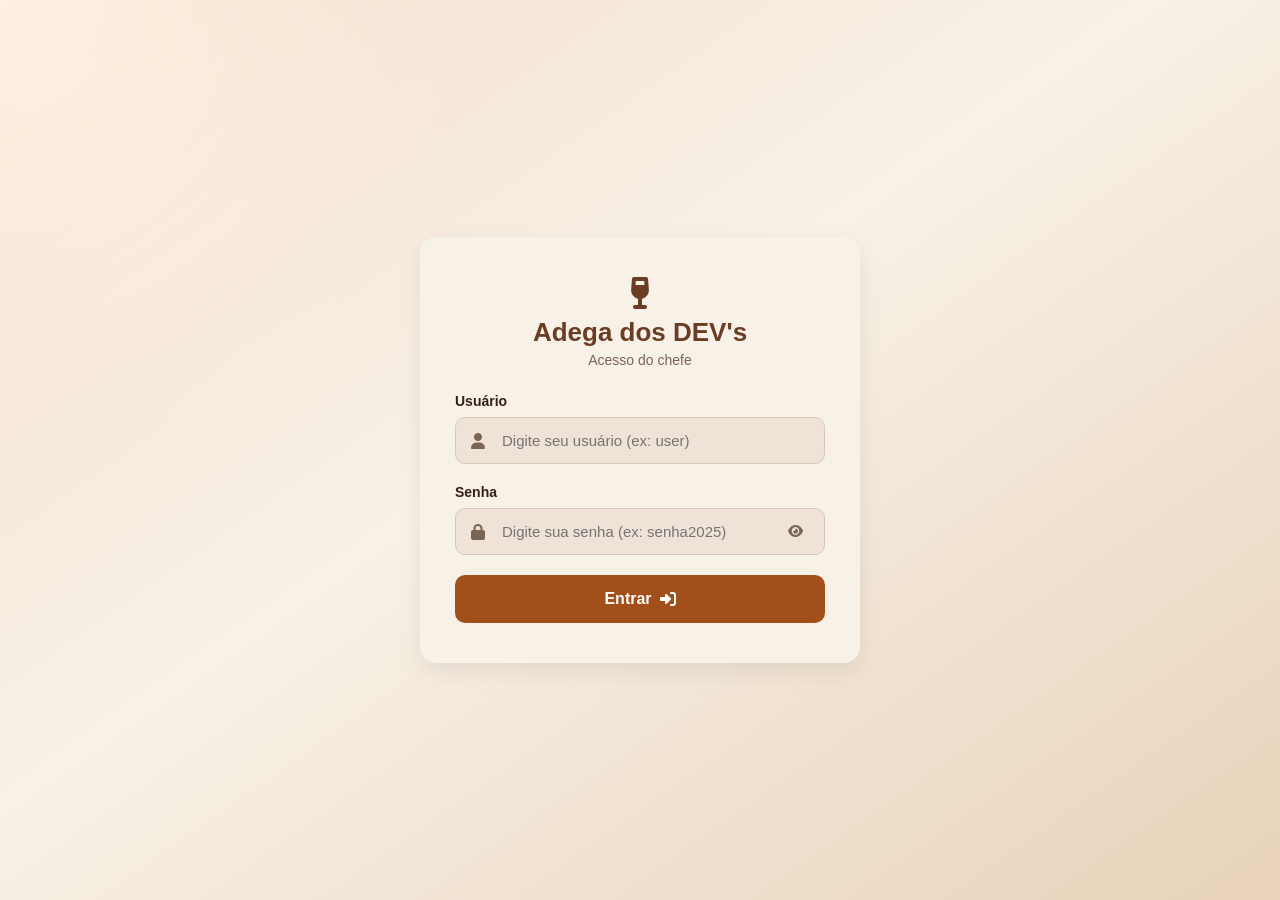
==== index.html @ f40cbca5 "CP3 -- CRUD" ====
<!DOCTYPE html>
<html lang="pt-BR">
<head>
    <meta charset="UTF-8">
    <meta name="viewport" content="width=device-width, initial-scale=1.0">
    <title>Adega dos DEV's -- CP3</title>
    
    <link rel="stylesheet" href="https://cdnjs.cloudflare.com/ajax/libs/font-awesome/6.4.2/css/all.min.css">
    
    <link rel="stylesheet" href="./style.css">
</head>
<body>
    
    <main id="view-login" class="login-card">
        <header class="login-header">
            <i class="fa-solid fa-wine-glass wine-icon"></i>
            <h2>Adega dos DEV's</h2>
            <p class="subtitle">Acesso do chefe</p>
        </header>

        <form id="form-login">
            <div class="input-container">
                <label for="user">Usuário</label>
                <div class="input-wrapper">
                    <i class="fa-solid fa-user field-icon"></i>
                    <input type="text" id="user" placeholder="Digite seu usuário (ex: user)">
                </div>
            </div>

            <div class="input-container">
                <label for="pass">Senha</label>
                <div class="input-wrapper">
                    <i class="fa-solid fa-lock field-icon"></i>
                    <input type="password" id="pass" placeholder="Digite sua senha (ex: senha2025)">
                    <button type="button" class="btn-toggle-password" title="Alternar visibilidade da senha">
                        <span id="eye-icon"><i class="fa-solid fa-eye"></i></span>
                    </button>
                </div>
            </div>

            <button type="submit" class="btn-login">
                Entrar <i class="fa-solid fa-right-to-bracket login-arrow"></i>
            </button>
            
            <p id="login-error" class="error hidden">Usuário ou senha inválidos.</p>
        </form>
    </main>

    <main id="view-app" class="app-container hidden">
        <header class="app-header">
            <h1>Minha Adega</h1>
            <button id="btn-logout" class="btn-outline">
                <i class="fa-solid fa-arrow-right-from-bracket"></i> Sair
            </button>
        </header>

        <section class="controls card">
            <h2>Gerenciar Bebidas</h2>
            <div class="input-wrapper">
                <input type="text" id="drink-input" placeholder="Nome da bebida (Ex: Gin Beefeater Pink)">
            </div>
            
            <p id="crud-error" class="error hidden">O campo da bebida não pode ficar vazio!</p>
            <p id="crud-success" class="success hidden">Bebida cadastrada com sucesso!</p>
            
            <div class="button-group">
                <button id="btn-add-start" class="btn-outline">Adicionar no Início</button>
                <button id="btn-add-end" class="btn-primary">Adicionar no Final</button>
            </div>
        </section>

        <section class="list-container card">
            <h2>Bebidas Cadastradas</h2>
            <ul id="beverage-list">
                </ul>
        </section>
    </main>

    <script src="./script.js"></script>
</body>
</html>
---- style.css ----
:root {
    --primary: #6A3D24;       
    --secondary: #A34F1B;     
    --bg-page: #F3E8D6;       
    --bg-card: #F8F1E7;       
    --bg-input: #EFE2D6;      
    --text-dark: #342115;     
    --text-muted: #7A6452;    
    --border: #D9C8B7;
    --success-color: #20847A;
}

* {
    margin: 0;
    padding: 0;
    box-sizing: border-box;
    font-family: 'Hanken Grotesk', sans-serif;
}

body {
    background: radial-gradient(circle at top left, rgba(255, 241, 227, 0.9), transparent 30%),
                linear-gradient(145deg, #f4e0ce 0%, #f8f1e7 45%, #e8d2b9 100%);
    color: var(--text-dark);
    min-height: 100vh;
    display: flex;
    justify-content: center;
    align-items: center;
    padding: 20px;
}

.hidden { 
    display: none !important; 
}

.fade-in-card {
    animation: appearCard 0.42s ease both;
}

@keyframes appearCard {
    from {
        opacity: 0;
        transform: translateY(14px);
    }
    to {
        opacity: 1;
        transform: translateY(0);
    }
}

/* Card de Login */
.login-card {
    background-color: var(--bg-card);
    width: 100%;
    max-width: 440px;
    padding: 40px 35px;
    border-radius: 16px;
    box-shadow: 0 8px 24px rgba(0, 0, 0, 0.08);
}

.login-header {
    text-align: center;
    margin-bottom: 25px;
}

.wine-icon {
    font-size: 32px;
    display: inline-block;
    color: var(--primary);
    margin-bottom: 8px;
}

.login-header h2 {
    color: var(--primary);
    font-size: 26px;
    font-weight: 700;
}

.login-header .subtitle {
    color: var(--text-muted);
    font-size: 14px;
    margin-top: 4px;
}

/* Formulários e Inputs */
.input-container {
    margin-bottom: 20px;
}

.input-container label {
    display: block;
    font-size: 14px;
    font-weight: 600;
    margin-bottom: 8px;
}

.input-wrapper {
    position: relative;
    display: flex;
    align-items: center;
    width: 100%;
}

.field-icon {
    position: absolute;
    left: 16px;
    font-size: 16px;
    color: var(--text-muted);
}

.input-wrapper input {
    width: 100%;
    padding: 14px 14px 14px 46px; 
    background-color: var(--bg-input);
    border: 1px solid var(--border);
    border-radius: 10px;
    font-size: 15px;
    color: var(--text-dark);
    outline: none;
    transition: border-color 0.2s;
}

.input-wrapper input:focus {
    border-color: var(--primary);
}

/* Botões */
.btn-login {
    width: 100%;
    background-color: var(--secondary);
    color: #FFFFFF;
    border: none;
    padding: 15px;
    border-radius: 10px;
    font-size: 16px;
    font-weight: bold;
    cursor: pointer;
    display: flex;
    justify-content: center;
    align-items: center;
    gap: 8px;
}

.btn-login:hover {
    background-color: #8c4019;
}

/* Layout Dashboard App */
.app-container {
    width: 100%;
    max-width: 600px;
}

.app-header {
    display: flex;
    justify-content: space-between;
    align-items: center;
    margin-bottom: 20px;
}

.card {
    background: var(--bg-card);
    border-radius: 14px;
    padding: 24px;
    margin-bottom: 20px;
    box-shadow: 0 4px 12px rgba(0,0,0,0.03);
}

.card h2 {
    font-size: 18px;
    margin-bottom: 12px;
    color: var(--primary);
}

#drink-input {
    width: 100%;
    padding: 12px 14px;
    border: 1px solid var(--border);
    background-color: var(--bg-input);
    border-radius: 12px;
    font-size: 15px;
    color: var(--text-dark);
    outline: none;
}

#drink-input:focus {
    border-color: var(--primary);
}

.button-group {
    display: grid;
    grid-template-columns: 1fr 1fr;
    gap: 12px;
    margin-top: 15px;
}

.btn-primary { 
    background: var(--primary); 
    color: #FFFFFF; 
    border: none; 
    padding: 14px; 
    border-radius: 12px; 
    cursor: pointer; 
    font-weight: bold; 
}

.btn-outline { 
    background: rgba(255, 255, 255, 0.92); 
    color: var(--primary); 
    border: 1px solid rgba(106, 61, 36, 0.18); 
    padding: 14px; 
    border-radius: 12px; 
    cursor: pointer; 
    font-weight: bold; 
}

.btn-primary:hover { background-color: #522e1b; }
.btn-outline:hover { background: rgba(106, 61, 36, 0.06); }

.btn-toggle-password {
    position: absolute;
    right: 14px;
    background: transparent;
    border: none;
    cursor: pointer;
    padding: 8px;
    color: var(--text-muted);
}

/* Lista Dinâmica */
ul { 
    list-style: none; 
    margin-top: 10px; 
}

li { 
    display: flex; 
    justify-content: space-between; 
    align-items: center; 
    padding: 14px 10px; 
    border-bottom: 1px solid var(--border); 
}

li:last-child { 
    border-bottom: none; 
}

li:hover { 
    background: rgba(163, 79, 27, 0.05); 
}

.list-item-appear {
    animation: fadeInUp 0.32s ease forwards;
}

@keyframes fadeInUp {
    from { opacity: 0; transform: translateY(12px); }
    to { opacity: 1; transform: translateY(0); }
}

.actions { 
    display: flex; 
    gap: 10px; 
}

.actions button { 
    padding: 8px 14px; 
    border-radius: 10px; 
    cursor: pointer; 
    font-size: 13px; 
    font-weight: 700; 
}

.actions .btn-outline { 
    border: 1px solid var(--primary); 
}

/* Mensagens de Feedback */
.error { 
    color: var(--secondary); 
    font-size: 14px; 
    margin-top: 8px; 
    text-align: center; 
    font-weight: 600; 
}

.success { 
    color: var(--success-color); 
    font-size: 14px; 
    margin-top: 8px; 
    text-align: center; 
    font-weight: 600; 
}

/* Responsividade */
@media (max-width: 680px) {
    .app-header { flex-direction: column; gap: 16px; }
    .button-group { grid-template-columns: 1fr; }
}
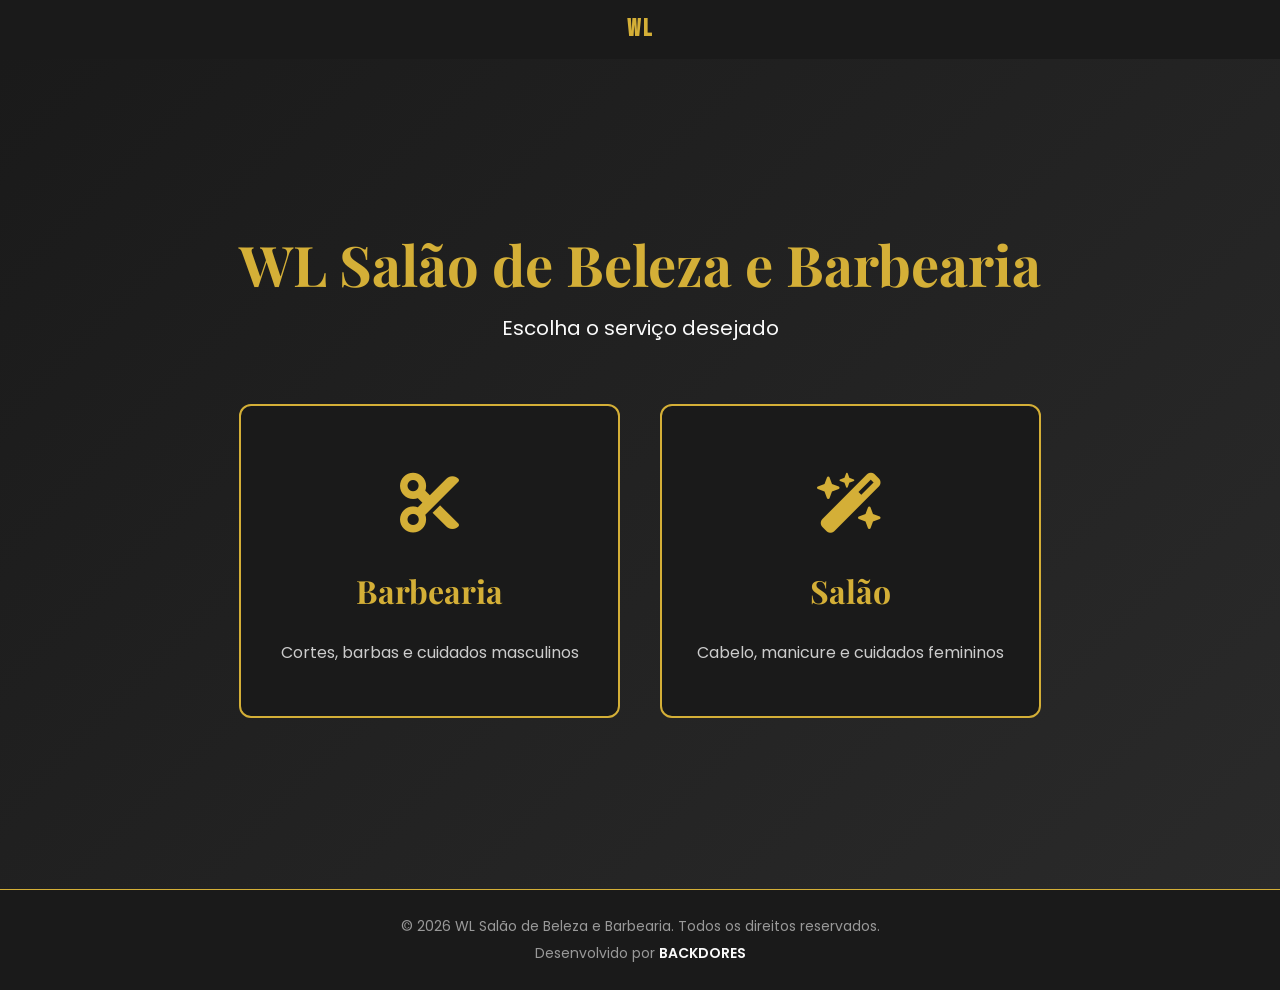
==== commit a45030e3: "site" ====
--- a/index.html
+++ b/index.html
@@ -1,81 +1,61 @@
 <!DOCTYPE html>
-<html lang="pt-BR">
+<html class="dark" lang="pt-BR">
 <head>
+    <!-- Meta Tags -->
     <meta charset="UTF-8">
     <meta name="viewport" content="width=device-width, initial-scale=1.0">
-    <title>Adega dos DEV's -- CP3</title>
+    <meta name="description" content="WL Salão de Beleza e Barbearia - Serviços de qualidade para beleza e barbeiro">
+    <meta name="theme-color" content="#1a1a1a">
     
-    <link rel="stylesheet" href="https://cdnjs.cloudflare.com/ajax/libs/font-awesome/6.4.2/css/all.min.css">
+    <!-- Title -->
+    <title>WL Salão de Beleza e Barbearia</title>
     
+    <!-- Stylesheets -->
     <link rel="stylesheet" href="./style.css">
+    <link rel="stylesheet" href="https://cdnjs.cloudflare.com/ajax/libs/font-awesome/6.4.0/css/all.min.css" integrity="sha512-iecdLmaskl7CVJkEZSMUkrQ6usKu8zQwABS8DfwoQiyzIUSEjD6lOnCPZApt1mP2DJqzF1tfy9PczickWQO1toQ==" crossorigin="anonymous" referrerpolicy="no-referrer">
 </head>
 <body>
-    
-    <main id="view-login" class="login-card">
-        <header class="login-header">
-            <i class="fa-solid fa-wine-glass wine-icon"></i>
-            <h2>Adega dos DEV's</h2>
-            <p class="subtitle">Acesso do chefe</p>
-        </header>
+    <!-- HEADER -->
+    <header class="header" role="banner">
+        <div class="container">
+            <div class="logo">
+                <h1>WL</h1>
+            </div>
+        </div>
+    </header>
 
-        <form id="form-login">
-            <div class="input-container">
-                <label for="user">Usuário</label>
-                <div class="input-wrapper">
-                    <i class="fa-solid fa-user field-icon"></i>
-                    <input type="text" id="user" placeholder="Digite seu usuário (ex: user)">
+    <!-- MAIN CONTENT -->
+    <main>
+        <!-- HERO SECTION -->
+        <section class="hero" id="inicio" role="main">
+            <div class="container">
+                <div class="hero-content">
+                    <h1 class="titulo-principal">WL Salão de Beleza e Barbearia</h1>
+                    <p class="subtitulo">Escolha o serviço desejado</p>
+
+                    <!-- SERVICES SELECTION -->
+                    <div class="servicos-container" role="region" aria-label="Seção de Serviços">
+                        <a href="#" class="servico-btn" title="Ir para serviços de Barbearia">
+                            <div class="servico-icon" aria-hidden="true"><i class="fas fa-scissors"></i></div>
+                            <h2>Barbearia</h2>
+                            <p>Cortes, barbas e cuidados masculinos</p>
+                        </a>
+
+                        <a href="#" class="servico-btn" title="Ir para serviços de Salão">
+                            <div class="servico-icon" aria-hidden="true"><i class="fas fa-wand-magic-sparkles"></i></div>
+                            <h2>Salão</h2>
+                            <p>Cabelo, manicure e cuidados femininos</p>
+                        </a>
+                    </div>
                 </div>
             </div>
-
-            <div class="input-container">
-                <label for="pass">Senha</label>
-                <div class="input-wrapper">
-                    <i class="fa-solid fa-lock field-icon"></i>
-                    <input type="password" id="pass" placeholder="Digite sua senha (ex: senha2025)">
-                    <button type="button" class="btn-toggle-password" title="Alternar visibilidade da senha">
-                        <span id="eye-icon"><i class="fa-solid fa-eye"></i></span>
-                    </button>
-                </div>
-            </div>
-
-            <button type="submit" class="btn-login">
-                Entrar <i class="fa-solid fa-right-to-bracket login-arrow"></i>
-            </button>
-            
-            <p id="login-error" class="error hidden">Usuário ou senha inválidos.</p>
-        </form>
-    </main>
-
-    <main id="view-app" class="app-container hidden">
-        <header class="app-header">
-            <h1>Minha Adega</h1>
-            <button id="btn-logout" class="btn-outline">
-                <i class="fa-solid fa-arrow-right-from-bracket"></i> Sair
-            </button>
-        </header>
-
-        <section class="controls card">
-            <h2>Gerenciar Bebidas</h2>
-            <div class="input-wrapper">
-                <input type="text" id="drink-input" placeholder="Nome da bebida (Ex: Gin Beefeater Pink)">
-            </div>
-            
-            <p id="crud-error" class="error hidden">O campo da bebida não pode ficar vazio!</p>
-            <p id="crud-success" class="success hidden">Bebida cadastrada com sucesso!</p>
-            
-            <div class="button-group">
-                <button id="btn-add-start" class="btn-outline">Adicionar no Início</button>
-                <button id="btn-add-end" class="btn-primary">Adicionar no Final</button>
-            </div>
-        </section>
-
-        <section class="list-container card">
-            <h2>Bebidas Cadastradas</h2>
-            <ul id="beverage-list">
-                </ul>
         </section>
     </main>
 
-    <script src="./script.js"></script>
+    <!-- FOOTER -->
+    <footer class="footer" role="contentinfo">
+        <p>&copy; 2026 WL Salão de Beleza e Barbearia. Todos os direitos reservados.</p>
+        <p class="footer-credit">Desenvolvido por <strong>BACKDORES</strong></p>
+    </footer>
 </body>
 </html>
--- a/style.css
+++ b/style.css
@@ -1,45 +1,228 @@
+/* ========================================
+   GOOGLE FONTS IMPORTS
+   ======================================== */
+@import url('https://fonts.googleapis.com/css2?family=Bebas+Neue&family=Poppins:wght@300;400;500;600;700&family=Playfair+Display:wght@700&display=swap');
+
+/* ========================================
+   CSS VARIABLES - DESIGN TOKENS
+   ======================================== */
 :root {
-    --primary: #6A3D24;       
-    --secondary: #A34F1B;     
-    --bg-page: #F3E8D6;       
-    --bg-card: #F8F1E7;       
-    --bg-input: #EFE2D6;      
-    --text-dark: #342115;     
-    --text-muted: #7A6452;    
-    --border: #D9C8B7;
-    --success-color: #20847A;
-}
-
+    /* Colors */
+    --cor-dourada: #D4AF37;
+    --cor-verde: #FAFAFA;
+    --cor-preto: #0f0f0f;
+    --cor-cinza-escuro: #1a1a1a;
+    --cor-cinza: #2a2a2a;
+    --cor-branco: #FAFAFA;
+
+    /* Typography */
+    --font-primary: 'Poppins', sans-serif;
+    --font-secondary: 'Playfair Display', serif;
+    --font-accent: 'Bebas Neue', cursive;
+
+    /* Spacing */
+    --spacing-xs: 5px;
+    --spacing-sm: 10px;
+    --spacing-md: 20px;
+    --spacing-lg: 30px;
+    --spacing-xl: 50px;
+
+    /* Transitions */
+    --transition: all 0.3s ease;
+    --transition-slow: all 0.6s ease-out;
+}
+
+/* ========================================
+   GLOBAL STYLES & RESET
+   ======================================== */
 * {
     margin: 0;
     padding: 0;
     box-sizing: border-box;
-    font-family: 'Hanken Grotesk', sans-serif;
+}
+
+html {
+    scroll-behavior: smooth;
 }
 
 body {
-    background: radial-gradient(circle at top left, rgba(255, 241, 227, 0.9), transparent 30%),
-                linear-gradient(145deg, #f4e0ce 0%, #f8f1e7 45%, #e8d2b9 100%);
-    color: var(--text-dark);
-    min-height: 100vh;
+    font-family: var(--font-primary);
+    background-color: var(--cor-preto);
+    color: var(--cor-branco);
+    line-height: 1.6;
+    font-weight: 400;
+}
+
+/* ========================================
+   TYPOGRAPHY
+   ======================================== */
+h1, h2, h3, h4, h5, h6 {
+    line-height: 1.2;
+}
+
+a {
+    text-decoration: none;
+    color: inherit;
+    transition: var(--transition);
+}
+
+/* ========================================
+   LAYOUT - CONTAINER
+   ======================================== */
+.container {
+    max-width: 1200px;
+    margin: 0 auto;
+    padding: 0 var(--spacing-md);
+}
+
+/* ========================================
+   HEADER
+   ======================================== */
+.header {
+    background-color: var(--cor-cinza-escuro);
+    padding: 15px 0;
+    position: sticky;
+    top: 0;
+    z-index: 100;
+}
+
+.header .container {
     display: flex;
     justify-content: center;
     align-items: center;
-    padding: 20px;
-}
-
-.hidden { 
-    display: none !important; 
-}
-
-.fade-in-card {
-    animation: appearCard 0.42s ease both;
-}
-
-@keyframes appearCard {
+}
+
+.logo h1 {
+    font-family: var(--font-accent);
+    color: var(--cor-dourada);
+    font-size: 24px;
+    font-weight: 700;
+    letter-spacing: 3px;
+}
+
+/* ========================================
+   HERO SECTION
+   ======================================== */
+.hero {
+    background: linear-gradient(135deg, var(--cor-cinza-escuro), var(--cor-cinza));
+    padding: 150px 0;
+    text-align: center;
+    min-height: calc(100vh - 70px);
+    display: flex;
+    align-items: center;
+    justify-content: center;
+}
+
+.hero-content {
+    width: 100%;
+}
+
+.titulo-principal {
+    font-family: var(--font-secondary);
+    font-size: 56px;
+    color: var(--cor-dourada);
+    margin-bottom: 15px;
+    animation: slideInDown 0.8s ease-out;
+}
+
+.subtitulo {
+    font-size: 20px;
+    color: var(--cor-branco);
+    margin-bottom: 60px;
+    animation: fadeInUp 0.8s ease-out 0.2s both;
+}
+
+/* ========================================
+   SERVICES SECTION
+   ======================================== */
+.servicos-container {
+    display: grid;
+    grid-template-columns: repeat(auto-fit, minmax(300px, 1fr));
+    gap: 40px;
+    max-width: 900px;
+    margin: 0 auto;
+}
+
+.servico-btn {
+    background-color: var(--cor-cinza-escuro);
+    border: 2px solid var(--cor-dourada);
+    padding: 50px 30px;
+    border-radius: 12px;
+    color: var(--cor-branco);
+    transition: var(--transition);
+    cursor: pointer;
+    animation: fadeInUp 0.8s ease-out 0.4s both;
+    display: flex;
+    flex-direction: column;
+    align-items: center;
+    gap: 20px;
+}
+
+.servico-btn:hover {
+    background-color: var(--cor-cinza);
+    border-color: var(--cor-verde);
+    transform: translateY(-10px);
+    box-shadow: 0 15px 40px rgba(212, 175, 55, 0.3);
+}
+
+.servico-icon {
+    font-size: 60px;
+    animation: bounce 2s ease-in-out infinite;
+    color: var(--cor-dourada);
+}
+
+.servico-btn:hover .servico-icon {
+    color: var(--cor-verde);
+}
+
+.servico-btn h2 {
+    font-family: var(--font-secondary);
+    font-size: 32px;
+    color: var(--cor-dourada);
+    margin-bottom: 10px;
+}
+
+.servico-btn p {
+    font-size: 16px;
+    color: #ccc;
+}
+
+/* ========================================
+   FOOTER
+   ======================================== */
+.footer {
+    background-color: var(--cor-cinza-escuro);
+    padding: 20px 0;
+    text-align: center;
+    border-top: 1px solid var(--cor-dourada);
+}
+
+.footer p {
+    color: #999;
+    font-size: 14px;
+    margin: 5px 0;
+}
+
+.footer-credit {
+    color: var(--cor-dourada);
+    font-size: 13px;
+    margin-top: 8px;
+}
+
+.footer-credit strong {
+    color: var(--cor-branco);
+    font-weight: 600;
+    font-family: var(--font-primary);
+    font-size: 14px;
+}
+
+/* ========================================
+   ANIMATIONS
+   ======================================== */
+@keyframes slideInDown {
     from {
         opacity: 0;
-        transform: translateY(14px);
+        transform: translateY(-30px);
     }
     to {
         opacity: 1;
@@ -47,252 +230,101 @@
     }
 }
 
-/* Card de Login */
-.login-card {
-    background-color: var(--bg-card);
-    width: 100%;
-    max-width: 440px;
-    padding: 40px 35px;
-    border-radius: 16px;
-    box-shadow: 0 8px 24px rgba(0, 0, 0, 0.08);
-}
-
-.login-header {
-    text-align: center;
-    margin-bottom: 25px;
-}
-
-.wine-icon {
-    font-size: 32px;
-    display: inline-block;
-    color: var(--primary);
-    margin-bottom: 8px;
-}
-
-.login-header h2 {
-    color: var(--primary);
-    font-size: 26px;
-    font-weight: 700;
-}
-
-.login-header .subtitle {
-    color: var(--text-muted);
-    font-size: 14px;
-    margin-top: 4px;
-}
-
-/* Formulários e Inputs */
-.input-container {
-    margin-bottom: 20px;
-}
-
-.input-container label {
-    display: block;
-    font-size: 14px;
-    font-weight: 600;
-    margin-bottom: 8px;
-}
-
-.input-wrapper {
-    position: relative;
-    display: flex;
-    align-items: center;
-    width: 100%;
-}
-
-.field-icon {
-    position: absolute;
-    left: 16px;
-    font-size: 16px;
-    color: var(--text-muted);
-}
-
-.input-wrapper input {
-    width: 100%;
-    padding: 14px 14px 14px 46px; 
-    background-color: var(--bg-input);
-    border: 1px solid var(--border);
-    border-radius: 10px;
-    font-size: 15px;
-    color: var(--text-dark);
-    outline: none;
-    transition: border-color 0.2s;
-}
-
-.input-wrapper input:focus {
-    border-color: var(--primary);
-}
-
-/* Botões */
-.btn-login {
-    width: 100%;
-    background-color: var(--secondary);
-    color: #FFFFFF;
-    border: none;
-    padding: 15px;
-    border-radius: 10px;
-    font-size: 16px;
-    font-weight: bold;
-    cursor: pointer;
-    display: flex;
-    justify-content: center;
-    align-items: center;
-    gap: 8px;
-}
-
-.btn-login:hover {
-    background-color: #8c4019;
-}
-
-/* Layout Dashboard App */
-.app-container {
-    width: 100%;
-    max-width: 600px;
-}
-
-.app-header {
-    display: flex;
-    justify-content: space-between;
-    align-items: center;
-    margin-bottom: 20px;
-}
-
-.card {
-    background: var(--bg-card);
-    border-radius: 14px;
-    padding: 24px;
-    margin-bottom: 20px;
-    box-shadow: 0 4px 12px rgba(0,0,0,0.03);
-}
-
-.card h2 {
-    font-size: 18px;
-    margin-bottom: 12px;
-    color: var(--primary);
-}
-
-#drink-input {
-    width: 100%;
-    padding: 12px 14px;
-    border: 1px solid var(--border);
-    background-color: var(--bg-input);
-    border-radius: 12px;
-    font-size: 15px;
-    color: var(--text-dark);
-    outline: none;
-}
-
-#drink-input:focus {
-    border-color: var(--primary);
-}
-
-.button-group {
-    display: grid;
-    grid-template-columns: 1fr 1fr;
-    gap: 12px;
-    margin-top: 15px;
-}
-
-.btn-primary { 
-    background: var(--primary); 
-    color: #FFFFFF; 
-    border: none; 
-    padding: 14px; 
-    border-radius: 12px; 
-    cursor: pointer; 
-    font-weight: bold; 
-}
-
-.btn-outline { 
-    background: rgba(255, 255, 255, 0.92); 
-    color: var(--primary); 
-    border: 1px solid rgba(106, 61, 36, 0.18); 
-    padding: 14px; 
-    border-radius: 12px; 
-    cursor: pointer; 
-    font-weight: bold; 
-}
-
-.btn-primary:hover { background-color: #522e1b; }
-.btn-outline:hover { background: rgba(106, 61, 36, 0.06); }
-
-.btn-toggle-password {
-    position: absolute;
-    right: 14px;
-    background: transparent;
-    border: none;
-    cursor: pointer;
-    padding: 8px;
-    color: var(--text-muted);
-}
-
-/* Lista Dinâmica */
-ul { 
-    list-style: none; 
-    margin-top: 10px; 
-}
-
-li { 
-    display: flex; 
-    justify-content: space-between; 
-    align-items: center; 
-    padding: 14px 10px; 
-    border-bottom: 1px solid var(--border); 
-}
-
-li:last-child { 
-    border-bottom: none; 
-}
-
-li:hover { 
-    background: rgba(163, 79, 27, 0.05); 
-}
-
-.list-item-appear {
-    animation: fadeInUp 0.32s ease forwards;
-}
-
 @keyframes fadeInUp {
-    from { opacity: 0; transform: translateY(12px); }
-    to { opacity: 1; transform: translateY(0); }
-}
-
-.actions { 
-    display: flex; 
-    gap: 10px; 
-}
-
-.actions button { 
-    padding: 8px 14px; 
-    border-radius: 10px; 
-    cursor: pointer; 
-    font-size: 13px; 
-    font-weight: 700; 
-}
-
-.actions .btn-outline { 
-    border: 1px solid var(--primary); 
-}
-
-/* Mensagens de Feedback */
-.error { 
-    color: var(--secondary); 
-    font-size: 14px; 
-    margin-top: 8px; 
-    text-align: center; 
-    font-weight: 600; 
-}
-
-.success { 
-    color: var(--success-color); 
-    font-size: 14px; 
-    margin-top: 8px; 
-    text-align: center; 
-    font-weight: 600; 
-}
-
-/* Responsividade */
-@media (max-width: 680px) {
-    .app-header { flex-direction: column; gap: 16px; }
-    .button-group { grid-template-columns: 1fr; }
-}+    from {
+        opacity: 0;
+        transform: translateY(20px);
+    }
+    to {
+        opacity: 1;
+        transform: translateY(0);
+    }
+}
+
+@keyframes bounce {
+    0%, 100% {
+        transform: translateY(0);
+    }
+    50% {
+        transform: translateY(-15px);
+    }
+}
+
+/* ========================================
+   RESPONSIVE DESIGN - TABLET
+   ======================================== */
+@media (max-width: 768px) {
+    .hero {
+        padding: 100px 0;
+    }
+
+    .titulo-principal {
+        font-size: 36px;
+    }
+
+    .subtitulo {
+        font-size: 16px;
+        margin-bottom: 40px;
+    }
+
+    .servicos-container {
+        gap: 25px;
+    }
+
+    .servico-btn {
+        padding: 40px 20px;
+    }
+
+    .servico-btn h2 {
+        font-size: 24px;
+    }
+}
+
+/* ========================================
+   RESPONSIVE DESIGN - MOBILE
+   ======================================== */
+@media (max-width: 480px) {
+    .header {
+        padding: 10px 0;
+    }
+
+    .logo h1 {
+        font-size: 18px;
+    }
+
+    .hero {
+        padding: 60px 0;
+        min-height: auto;
+    }
+
+    .titulo-principal {
+        font-size: 28px;
+        margin-bottom: 10px;
+    }
+
+    .subtitulo {
+        font-size: 14px;
+        margin-bottom: 30px;
+    }
+
+    .servicos-container {
+        grid-template-columns: 1fr;
+        gap: 20px;
+    }
+
+    .servico-btn {
+        padding: 30px 20px;
+    }
+
+    .servico-icon {
+        font-size: 48px;
+    }
+
+    .servico-btn h2 {
+        font-size: 20px;
+    }
+
+    .servico-btn p {
+        font-size: 14px;
+    }
+}
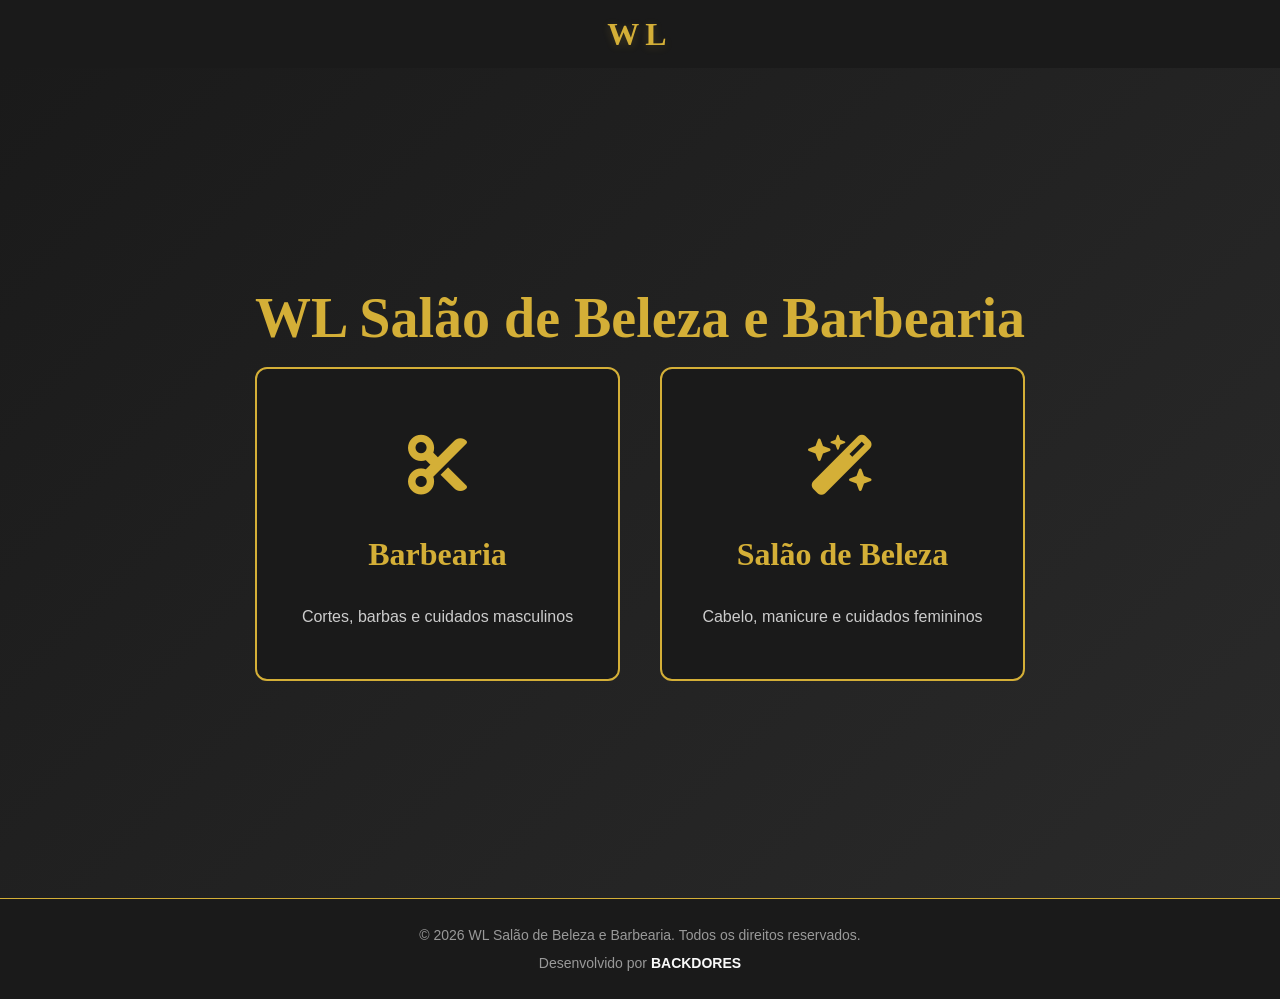
==== commit 160a9237: "mudanças" ====
--- a/index.html
+++ b/index.html
@@ -3,9 +3,12 @@
 <head>
     <!-- Meta Tags -->
     <meta charset="UTF-8">
-    <meta name="viewport" content="width=device-width, initial-scale=1.0">
-    <meta name="description" content="WL Salão de Beleza e Barbearia - Serviços de qualidade para beleza e barbeiro">
+    <meta name="viewport" content="width=device-width, initial-scale=1.0, viewport-fit=cover">
+    <meta name="description" content="WL Salão de Beleza e Barbearia - Serviços de qualidade para beleza e barbeiro. Barbearia e salão profissional.">
     <meta name="theme-color" content="#1a1a1a">
+    <meta name="color-scheme" content="dark light">
+    <meta name="apple-mobile-web-app-capable" content="yes">
+    <meta name="apple-mobile-web-app-status-bar-style" content="black-translucent">
     
     <!-- Title -->
     <title>WL Salão de Beleza e Barbearia</title>
@@ -16,7 +19,7 @@
 </head>
 <body>
     <!-- HEADER -->
-    <header class="header" role="banner">
+    <header class="header" role="banner" aria-label="Cabeçalho do site">
         <div class="container">
             <div class="logo">
                 <h1>WL</h1>
@@ -25,25 +28,24 @@
     </header>
 
     <!-- MAIN CONTENT -->
-    <main>
+    <main id="main-content" role="main" aria-label="Conteúdo principal">
         <!-- HERO SECTION -->
-        <section class="hero" id="inicio" role="main">
+        <section class="hero" id="inicio" role="region" aria-labelledby="hero-title">
             <div class="container">
                 <div class="hero-content">
-                    <h1 class="titulo-principal">WL Salão de Beleza e Barbearia</h1>
-                    <p class="subtitulo">Escolha o serviço desejado</p>
+                    <h1 class="titulo-principal" id="hero-title">WL Salão de Beleza e Barbearia</h1>
 
                     <!-- SERVICES SELECTION -->
-                    <div class="servicos-container" role="region" aria-label="Seção de Serviços">
-                        <a href="#" class="servico-btn" title="Ir para serviços de Barbearia">
+                    <div class="servicos-container" role="region" aria-label="Seção de Serviços. Escolha entre Barbearia ou Salão">
+                        <a href="#barbearia" class="servico-btn" title="Ir para serviços de Barbearia" aria-label="Barbearia - Cortes, barbas e cuidados masculinos">
                             <div class="servico-icon" aria-hidden="true"><i class="fas fa-scissors"></i></div>
                             <h2>Barbearia</h2>
                             <p>Cortes, barbas e cuidados masculinos</p>
                         </a>
 
-                        <a href="#" class="servico-btn" title="Ir para serviços de Salão">
+                        <a href="#salao" class="servico-btn" title="Ir para serviços de Salão" aria-label="Salão - Cabelo, manicure e cuidados femininos">
                             <div class="servico-icon" aria-hidden="true"><i class="fas fa-wand-magic-sparkles"></i></div>
-                            <h2>Salão</h2>
+                            <h2>Salão de Beleza</h2>
                             <p>Cabelo, manicure e cuidados femininos</p>
                         </a>
                     </div>
@@ -53,7 +55,7 @@
     </main>
 
     <!-- FOOTER -->
-    <footer class="footer" role="contentinfo">
+    <footer class="footer" role="contentinfo" aria-label="Rodapé">
         <p>&copy; 2026 WL Salão de Beleza e Barbearia. Todos os direitos reservados.</p>
         <p class="footer-credit">Desenvolvido por <strong>BACKDORES</strong></p>
     </footer>
--- a/style.css
+++ b/style.css
@@ -1,3 +1,34 @@
+/* ========================================
+   ACCESSIBILITY: PREFERS REDUCED MOTION
+   ======================================== */
+@media (prefers-reduced-motion: reduce) {
+    *,
+    *::before,
+    *::after {
+        animation-duration: 0.01ms !important;
+        animation-iteration-count: 1 !important;
+        transition-duration: 0.01ms !important;
+        scroll-behavior: auto !important;
+    }
+}
+
+/* ========================================
+   ACCESSIBILITY: HIGH CONTRAST MODE
+   ======================================== */
+@media (prefers-contrast: more) {
+    .servico-btn:hover {
+        outline: 3px solid var(--cor-dourada);
+    }
+}
+
+/* ========================================
+   MINIMUM TOUCH TARGET SIZE (WCAG 2.1 AAA)
+   ======================================== */
+.servico-btn {
+    min-height: 48px;
+    min-width: 48px;
+}
+
 /* ========================================
    GOOGLE FONTS IMPORTS
    ======================================== */
@@ -93,11 +124,18 @@
 }
 
 .logo h1 {
-    font-family: var(--font-accent);
-    color: var(--cor-dourada);
-    font-size: 24px;
+    font-family: var(--font-secondary);
+    color: var(--cor-dourada);
+    font-size: 32px;
     font-weight: 700;
-    letter-spacing: 3px;
+    letter-spacing: 6px;
+    text-shadow: 0 2px 8px rgba(212, 175, 55, 0.2);
+    transition: all 0.3s ease;
+}
+
+.logo h1:hover {
+    text-shadow: 0 2px 12px rgba(212, 175, 55, 0.4);
+    letter-spacing: 8px;
 }
 
 /* ========================================
@@ -156,13 +194,22 @@
     flex-direction: column;
     align-items: center;
     gap: 20px;
-}
-
-.servico-btn:hover {
+    min-height: 48px;
+    min-width: 48px;
+}
+
+.servico-btn:hover,
+.servico-btn:focus-visible {
     background-color: var(--cor-cinza);
-    border-color: var(--cor-verde);
+    border-color: var(--cor-branco);
     transform: translateY(-10px);
     box-shadow: 0 15px 40px rgba(212, 175, 55, 0.3);
+    outline: none;
+}
+
+.servico-btn:focus-visible {
+    outline: 3px solid var(--cor-dourada);
+    outline-offset: 2px;
 }
 
 .servico-icon {
@@ -172,7 +219,8 @@
 }
 
 .servico-btn:hover .servico-icon {
-    color: var(--cor-verde);
+    color: var(--cor-branco);
+    transform: scale(1.15);
 }
 
 .servico-btn h2 {
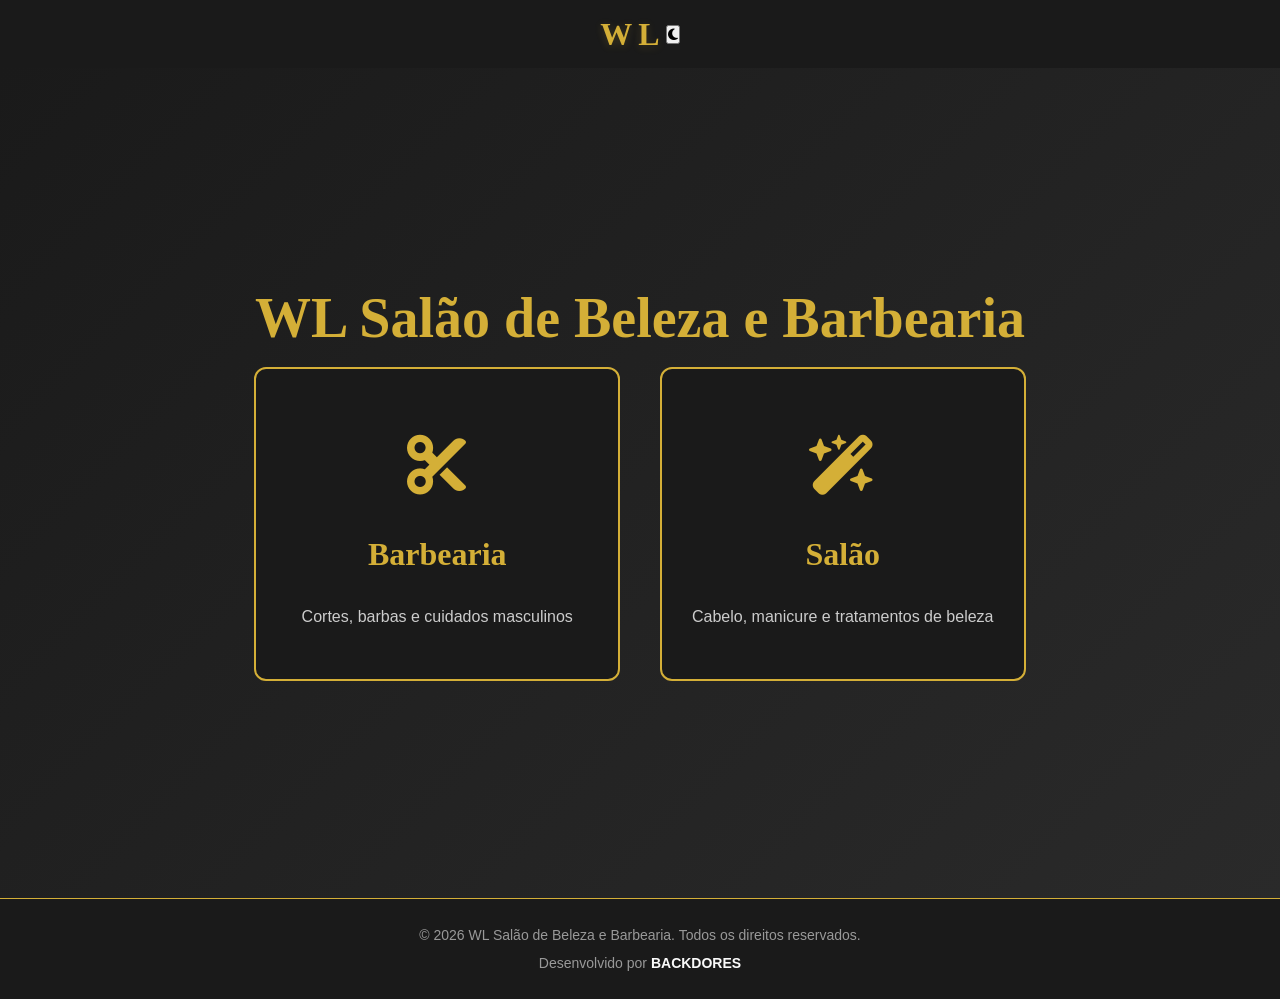
==== commit 10a9be38: "fiz algumas mudanças, mas podem alterar" ====
--- a/index.html
+++ b/index.html
@@ -18,35 +18,37 @@
     <link rel="stylesheet" href="https://cdnjs.cloudflare.com/ajax/libs/font-awesome/6.4.0/css/all.min.css" integrity="sha512-iecdLmaskl7CVJkEZSMUkrQ6usKu8zQwABS8DfwoQiyzIUSEjD6lOnCPZApt1mP2DJqzF1tfy9PczickWQO1toQ==" crossorigin="anonymous" referrerpolicy="no-referrer">
 </head>
 <body>
-    <!-- HEADER -->
-    <header class="header" role="banner" aria-label="Cabeçalho do site">
+    <!-- CABEÇALHO SIMPLES -->
+    <header class="cabecalho" role="banner" aria-label="Cabeçalho do site">
         <div class="container">
             <div class="logo">
                 <h1>WL</h1>
             </div>
+            <button class="botao-tema" id="botao-tema" aria-label="Alternar entre modo escuro e claro" title="Alternar tema">
+                <i class="fas fa-moon"></i>
+            </button>
         </div>
     </header>
 
-    <!-- MAIN CONTENT -->
-    <main id="main-content" role="main" aria-label="Conteúdo principal">
-        <!-- HERO SECTION -->
+    <!-- CONTEÚDO PRINCIPAL -->
+    <main id="conteudo-principal" role="main" aria-label="Conteúdo principal">
+        <!-- SEÇÃO DE ABERTURA -->
         <section class="hero" id="inicio" role="region" aria-labelledby="hero-title">
             <div class="container">
-                <div class="hero-content">
-                    <h1 class="titulo-principal" id="hero-title">WL Salão de Beleza e Barbearia</h1>
-
-                    <!-- SERVICES SELECTION -->
-                    <div class="servicos-container" role="region" aria-label="Seção de Serviços. Escolha entre Barbearia ou Salão">
-                        <a href="#barbearia" class="servico-btn" title="Ir para serviços de Barbearia" aria-label="Barbearia - Cortes, barbas e cuidados masculinos">
-                            <div class="servico-icon" aria-hidden="true"><i class="fas fa-scissors"></i></div>
+                <div class="hero-area">
+                    <h1 class="titulo" id="hero-title">WL Salão de Beleza e Barbearia</h1>
+                    <!-- BLOCO DE SERVIÇOS -->
+                    <div class="servicos" role="region" aria-label="Seção de serviços do salão">
+                        <a href="./barbearia.html" class="servico" title="Ir para Barbearia" aria-label="Barbearia - Cortes e barba">
+                            <div class="icone" aria-hidden="true"><i class="fas fa-scissors"></i></div>
                             <h2>Barbearia</h2>
                             <p>Cortes, barbas e cuidados masculinos</p>
                         </a>
 
-                        <a href="#salao" class="servico-btn" title="Ir para serviços de Salão" aria-label="Salão - Cabelo, manicure e cuidados femininos">
-                            <div class="servico-icon" aria-hidden="true"><i class="fas fa-wand-magic-sparkles"></i></div>
-                            <h2>Salão de Beleza</h2>
-                            <p>Cabelo, manicure e cuidados femininos</p>
+                        <a href="./salao.html" class="servico" title="Ir para Salão" aria-label="Salão - Cabelo e manicure">
+                            <div class="icone" aria-hidden="true"><i class="fas fa-wand-magic-sparkles"></i></div>
+                            <h2>Salão</h2>
+                            <p>Cabelo, manicure e tratamentos de beleza</p>
                         </a>
                     </div>
                 </div>
@@ -54,10 +56,13 @@
         </section>
     </main>
 
-    <!-- FOOTER -->
+    <!-- RODAPÉ -->
     <footer class="footer" role="contentinfo" aria-label="Rodapé">
         <p>&copy; 2026 WL Salão de Beleza e Barbearia. Todos os direitos reservados.</p>
-        <p class="footer-credit">Desenvolvido por <strong>BACKDORES</strong></p>
+        <p class="creditos">Desenvolvido por <strong>BACKDORES</strong></p>
     </footer>
+    
+    <!-- Scripts -->
+    <script src="./script.js"></script>
 </body>
 </html>
--- a/style.css
+++ b/style.css
@@ -16,7 +16,7 @@
    ACCESSIBILITY: HIGH CONTRAST MODE
    ======================================== */
 @media (prefers-contrast: more) {
-    .servico-btn:hover {
+    .servico:hover {
         outline: 3px solid var(--cor-dourada);
     }
 }
@@ -24,7 +24,7 @@
 /* ========================================
    MINIMUM TOUCH TARGET SIZE (WCAG 2.1 AAA)
    ======================================== */
-.servico-btn {
+.servico {
     min-height: 48px;
     min-width: 48px;
 }
@@ -109,7 +109,7 @@
 /* ========================================
    HEADER
    ======================================== */
-.header {
+.cabecalho {
     background-color: var(--cor-cinza-escuro);
     padding: 15px 0;
     position: sticky;
@@ -117,7 +117,7 @@
     z-index: 100;
 }
 
-.header .container {
+.cabecalho .container {
     display: flex;
     justify-content: center;
     align-items: center;
@@ -151,11 +151,11 @@
     justify-content: center;
 }
 
-.hero-content {
+.hero-area {
     width: 100%;
 }
 
-.titulo-principal {
+.titulo {
     font-family: var(--font-secondary);
     font-size: 56px;
     color: var(--cor-dourada);
@@ -173,7 +173,7 @@
 /* ========================================
    SERVICES SECTION
    ======================================== */
-.servicos-container {
+.servicos {
     display: grid;
     grid-template-columns: repeat(auto-fit, minmax(300px, 1fr));
     gap: 40px;
@@ -181,7 +181,7 @@
     margin: 0 auto;
 }
 
-.servico-btn {
+.servico {
     background-color: var(--cor-cinza-escuro);
     border: 2px solid var(--cor-dourada);
     padding: 50px 30px;
@@ -198,8 +198,8 @@
     min-width: 48px;
 }
 
-.servico-btn:hover,
-.servico-btn:focus-visible {
+.servico:hover,
+.servico:focus-visible {
     background-color: var(--cor-cinza);
     border-color: var(--cor-branco);
     transform: translateY(-10px);
@@ -207,30 +207,30 @@
     outline: none;
 }
 
-.servico-btn:focus-visible {
+.servico:focus-visible {
     outline: 3px solid var(--cor-dourada);
     outline-offset: 2px;
 }
 
-.servico-icon {
+.icone {
     font-size: 60px;
     animation: bounce 2s ease-in-out infinite;
     color: var(--cor-dourada);
 }
 
-.servico-btn:hover .servico-icon {
+.servico:hover .icone {
     color: var(--cor-branco);
     transform: scale(1.15);
 }
 
-.servico-btn h2 {
+.servico h2 {
     font-family: var(--font-secondary);
     font-size: 32px;
     color: var(--cor-dourada);
     margin-bottom: 10px;
 }
 
-.servico-btn p {
+.servico p {
     font-size: 16px;
     color: #ccc;
 }
@@ -251,13 +251,13 @@
     margin: 5px 0;
 }
 
-.footer-credit {
+.creditos {
     color: var(--cor-dourada);
     font-size: 13px;
     margin-top: 8px;
 }
 
-.footer-credit strong {
+.creditos strong {
     color: var(--cor-branco);
     font-weight: 600;
     font-family: var(--font-primary);
@@ -306,7 +306,7 @@
         padding: 100px 0;
     }
 
-    .titulo-principal {
+    .titulo {
         font-size: 36px;
     }
 
@@ -315,15 +315,15 @@
         margin-bottom: 40px;
     }
 
-    .servicos-container {
+    .servicos {
         gap: 25px;
     }
 
-    .servico-btn {
+    .servico {
         padding: 40px 20px;
     }
 
-    .servico-btn h2 {
+    .servico h2 {
         font-size: 24px;
     }
 }
@@ -332,7 +332,7 @@
    RESPONSIVE DESIGN - MOBILE
    ======================================== */
 @media (max-width: 480px) {
-    .header {
+    .cabecalho {
         padding: 10px 0;
     }
 
@@ -345,7 +345,7 @@
         min-height: auto;
     }
 
-    .titulo-principal {
+    .titulo {
         font-size: 28px;
         margin-bottom: 10px;
     }
@@ -355,24 +355,24 @@
         margin-bottom: 30px;
     }
 
-    .servicos-container {
+    .servicos {
         grid-template-columns: 1fr;
         gap: 20px;
     }
 
-    .servico-btn {
+    .servico {
         padding: 30px 20px;
     }
 
-    .servico-icon {
+    .icone {
         font-size: 48px;
     }
 
-    .servico-btn h2 {
+    .servico h2 {
         font-size: 20px;
     }
 
-    .servico-btn p {
+    .servico p {
         font-size: 14px;
     }
 }
